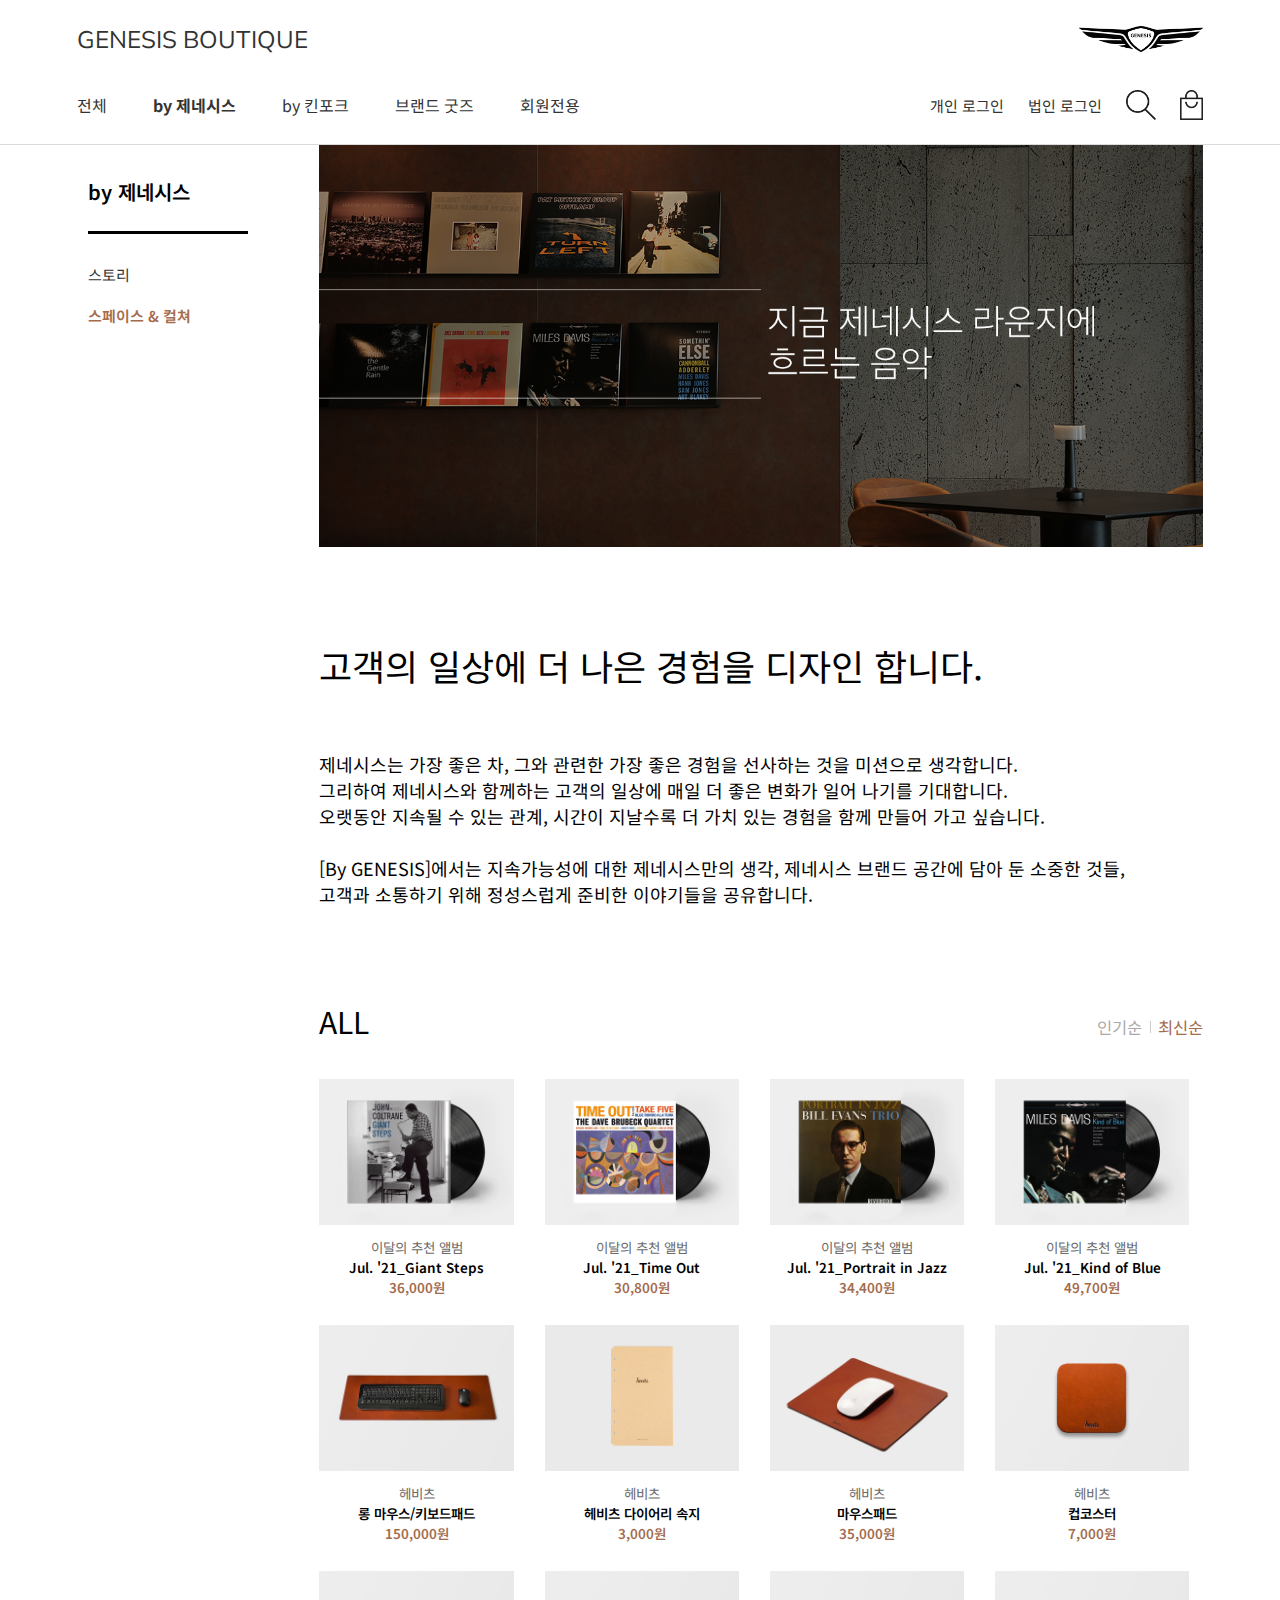
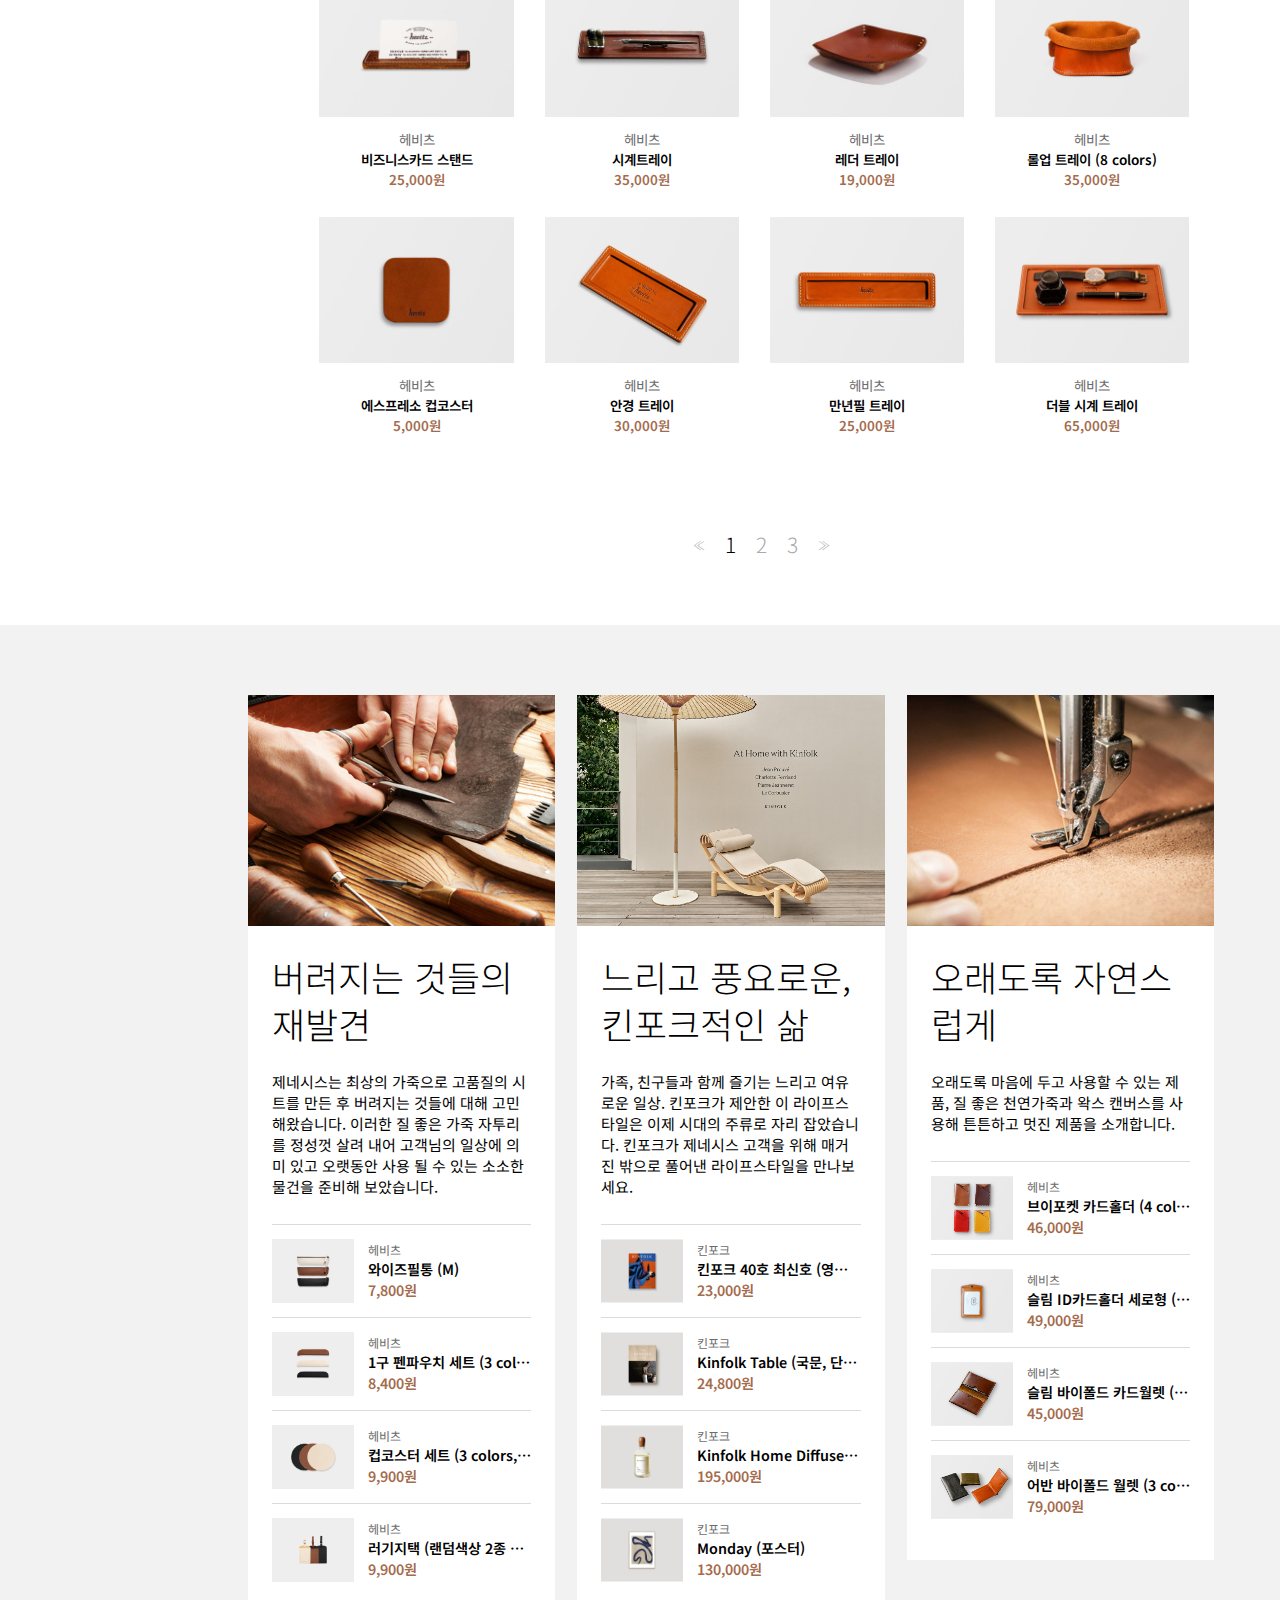
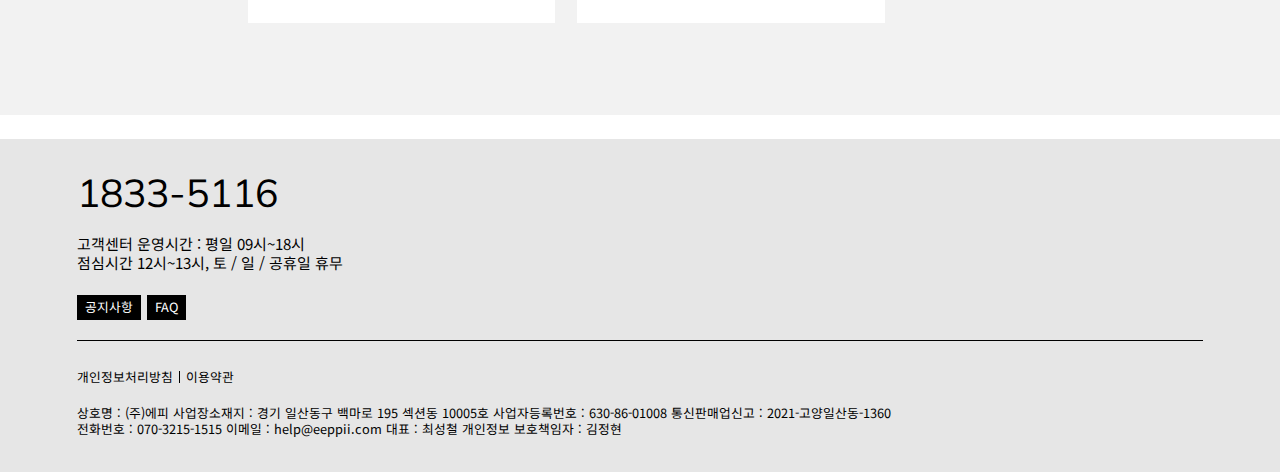
==== genesis/genesis-lounge.html @ 00088c6e "by제네시스 - 스토리 페이지 작업" ====
<!DOCTYPE html>
<html lang="ko">

<head>
	<meta charset="UTF-8">
	<meta http-equiv="X-UA-Compatible" content="IE=edge">
	<meta name="viewport" content="width=device-width, initial-scale=1.0">
	<link rel="stylesheet" href="../css/style.css">
	<title>GENESIS BOUTIQUE</title>
</head>

<body>
	<div class="wrap">
		<header class="header">
			<div class="inner">
				<div class="header__top">
					<h1 class="logo__title">
						<a href="../index.html">GENESIS BOUTIQUE</a>
					</h1>
					<img src="../images/common/bi_240.png" alt="genesis" class="logo__mark">
				</div>
				<div class="header__bottom">
					<nav class="gnb">
						<ul class="lst__gnb">
							<li class="gnb__item">
								<a href="../index.html" class="gnb__link">
									<span>전체</span>
								</a>
							</li>
							<li class="gnb__item on">
								<a href="genesis.html" class="gnb__link">
									<span>by 제네시스</span>
								</a>
							</li>
							<li class="gnb__item">
								<a href="index.html" class="gnb__link">
									<span>by 킨포크</span>
								</a>
							</li>
							<li class="gnb__item">
								<a href="index.html" class="gnb__link">
									<span>브랜드 굿즈</span>
								</a>
							</li>
							<li class="gnb__item">
								<a href="index.html" class="gnb__link">
									<span>회원전용</span>
								</a>
							</li>
						</ul>
					</nav>
					<ul class="lst__util-menu">
						<li class="util-menu__item">
							<a href="#" class="util-menu__link">
								<span>개인 로그인</span>
							</a>
						</li>
						<li class="util-menu__item">
							<a href="#" class="util-menu__link">
								<span>법인 로그인</span>
							</a>
						</li>
						<li class="util-menu__item">
							<a href="#" class="util-menu__link">
								<img src="../images/common/ic_header_search.png" alt="검색" class="icon">
							</a>
						</li>
						<li class="util-menu__item">
							<a href="#" class="util-menu__link">
								<img src="../images/common/ic_header_cart.png" alt="장바구니" class="icon">
							</a>
						</li>
					</ul>
				</div>
			</div>
		</header>
		<div class="container sub-container">
			<div class="inner">
				<div class="container__wrap">
					<section class="lnb">
						<div class="inner">
							<h2 class="lnb__title">by 제네시스</h2>
							<ul class="lst__lnb">
								<li class="lnb__item">
									<a href="genesis-story.html" class="lnb__link">
										<span>스토리</span>
									</a>
								</li>
								<li class="lnb__item on">
									<a href="genesis-lounge.html" class="lnb__link">
										<span>스페이스 & 컬쳐</span>
									</a>
								</li>
							</ul>
						</div>
					</section>
					<section class="section section__sub-contents">
						<div class="sub__top-image">
							<img src="../images/sub/genesis-lounge.jpg" alt="지금 제네시스 라운지에 흐르는 음악">
						</div>
						<div class="sub__desc">
							<strong>고객의 일상에 더 나은 경험을 디자인 합니다.</strong>
							<p>제네시스는 가장 좋은 차, 그와 관련한 가장 좋은 경험을 선사하는 것을 미션으로 생각합니다.<br>
								그리하여 제네시스와 함께하는 고객의 일상에 매일 더 좋은 변화가 일어 나기를 기대합니다.<br>
								오랫동안 지속될 수 있는 관계, 시간이 지날수록 더 가치 있는 경험을 함께 만들어 가고 싶습니다.
								<br><br>
								[By GENESIS]에서는 지속가능성에 대한 제네시스만의 생각, 제네시스 브랜드 공간에 담아 둔 소중한 것들,<br>
								고객과 소통하기 위해 정성스럽게 준비한 이야기들을 공유합니다.
							</p>
						</div>
						<div class="sub__products">
							<div class="sub-products__top">
								<strong>ALL</strong>
								<ul class="group__filter">
									<li class="filter__item">
										<button type="button" class="btn__filter-famous">인기순</button>
									</li>
									<li class="filter__item on">
										<button type="button" class="btn__filter-newest">최신순</button>
									</li>
								</ul>
							</div>
							<ul class="lst__products">
								<li class="product__item">
									<a href="#" class="product__link">
										<div class="product__img">
											<img src="../images/sub/genesis-item-1.jpg" alt="">
										</div>
										<div class="product__info">
											<p class="product__brand">이달의 추천 앨범</p>
											<p class="product__name">Jul. '21_Giant Steps</p>
											<p class="product__price">36,000원</p>
										</div>
									</a>
								</li>
								<li class="product__item">
									<a href="#" class="product__link">
										<div class="product__img">
											<img src="../images/sub/genesis-item-2.jpg" alt="">
										</div>
										<div class="product__info">
											<p class="product__brand">이달의 추천 앨범</p>
											<p class="product__name">Jul. '21_Time Out</p>
											<p class="product__price">30,800원</p>
										</div>
									</a>
								</li>
								<li class="product__item">
									<a href="#" class="product__link">
										<div class="product__img">
											<img src="../images/sub/genesis-item-3.jpg" alt="">
										</div>
										<div class="product__info">
											<p class="product__brand">이달의 추천 앨범</p>
											<p class="product__name">Jul. '21_Portrait in Jazz</p>
											<p class="product__price">34,400원</p>
										</div>
									</a>
								</li>
								<li class="product__item">
									<a href="#" class="product__link">
										<div class="product__img">
											<img src="../images/sub/genesis-item-4.jpg" alt="">
										</div>
										<div class="product__info">
											<p class="product__brand">이달의 추천 앨범</p>
											<p class="product__name">Jul. '21_Kind of Blue</p>
											<p class="product__price">49,700원</p>
										</div>
									</a>
								</li>
								<li class="product__item">
									<a href="#" class="product__link">
										<div class="product__img">
											<img src="../images/sub/genesis-item-5.jpg" alt="">
										</div>
										<div class="product__info">
											<p class="product__brand">헤비츠</p>
											<p class="product__name">롱 마우스/키보드패드</p>
											<p class="product__price">150,000원</p>
										</div>
									</a>
								</li>
								<li class="product__item">
									<a href="#" class="product__link">
										<div class="product__img">
											<img src="../images/sub/genesis-item-6.jpg" alt="">
										</div>
										<div class="product__info">
											<p class="product__brand">헤비츠</p>
											<p class="product__name">헤비츠 다이어리 속지</p>
											<p class="product__price">3,000원</p>
										</div>
									</a>
								</li>
								<li class="product__item">
									<a href="#" class="product__link">
										<div class="product__img">
											<img src="../images/sub/genesis-item-7.jpg" alt="">
										</div>
										<div class="product__info">
											<p class="product__brand">헤비츠</p>
											<p class="product__name">마우스패드</p>
											<p class="product__price">35,000원</p>
										</div>
									</a>
								</li>
								<li class="product__item">
									<a href="#" class="product__link">
										<div class="product__img">
											<img src="../images/sub/genesis-item-8.jpg" alt="">
										</div>
										<div class="product__info">
											<p class="product__brand">헤비츠</p>
											<p class="product__name">컵코스터</p>
											<p class="product__price">7,000원</p>
										</div>
									</a>
								</li>
								<li class="product__item">
									<a href="#" class="product__link">
										<div class="product__img">
											<img src="../images/sub/genesis-item-9.jpg" alt="">
										</div>
										<div class="product__info">
											<p class="product__brand">헤비츠</p>
											<p class="product__name">비즈니스카드 스탠드</p>
											<p class="product__price">25,000원</p>
										</div>
									</a>
								</li>
								<li class="product__item">
									<a href="#" class="product__link">
										<div class="product__img">
											<img src="../images/sub/genesis-item-10.jpg" alt="">
										</div>
										<div class="product__info">
											<p class="product__brand">헤비츠</p>
											<p class="product__name">시계트레이</p>
											<p class="product__price">35,000원</p>
										</div>
									</a>
								</li>
								<li class="product__item">
									<a href="#" class="product__link">
										<div class="product__img">
											<img src="../images/sub/genesis-item-11.jpg" alt="">
										</div>
										<div class="product__info">
											<p class="product__brand">헤비츠</p>
											<p class="product__name">레더 트레이</p>
											<p class="product__price">19,000원</p>
										</div>
									</a>
								</li>
								<li class="product__item">
									<a href="#" class="product__link">
										<div class="product__img">
											<img src="../images/sub/genesis-item-12.jpg" alt="">
										</div>
										<div class="product__info">
											<p class="product__brand">헤비츠</p>
											<p class="product__name">롤업 트레이 (8 colors)</p>
											<p class="product__price">35,000원</p>
										</div>
									</a>
								</li>
								<li class="product__item">
									<a href="#" class="product__link">
										<div class="product__img">
											<img src="../images/sub/genesis-item-13.jpg" alt="">
										</div>
										<div class="product__info">
											<p class="product__brand">헤비츠</p>
											<p class="product__name">에스프레소 컵코스터</p>
											<p class="product__price">5,000원</p>
										</div>
									</a>
								</li>
								<li class="product__item">
									<a href="#" class="product__link">
										<div class="product__img">
											<img src="../images/sub/genesis-item-14.jpg" alt="">
										</div>
										<div class="product__info">
											<p class="product__brand">헤비츠</p>
											<p class="product__name">안경 트레이</p>
											<p class="product__price">30,000원</p>
										</div>
									</a>
								</li>
								<li class="product__item">
									<a href="#" class="product__link">
										<div class="product__img">
											<img src="../images/sub/genesis-item-15.jpg" alt="">
										</div>
										<div class="product__info">
											<p class="product__brand">헤비츠</p>
											<p class="product__name">만년필 트레이</p>
											<p class="product__price">25,000원</p>
										</div>
									</a>
								</li>
								<li class="product__item">
									<a href="#" class="product__link">
										<div class="product__img">
											<img src="../images/sub/genesis-item-16.jpg" alt="">
										</div>
										<div class="product__info">
											<p class="product__brand">헤비츠</p>
											<p class="product__name">더블 시계 트레이</p>
											<p class="product__price">65,000원</p>
										</div>
									</a>
								</li>
							</ul>
							<div class="pagination">
								<button type="button" class="btn__page-first">≪</button>
								<button type="button" class="btn__page-num active">1</button>
								<button type="button" class="btn__page-num">2</button>
								<button type="button" class="btn__page-num">3</button>
								<button type="button" class="btn__page-last">≫</button>
							</div>
						</div>
					</section>
				</div>
			</div>
			<section class="section section__cards">
				<div class="inner">
					<div class="lst__cards">
						<article class="cards__item">
							<a href="#" class="card__link">
								<img src="../images/main/card_1.jpg" alt="" class="card__img">
								<div class="card__contents">
									<h3 class="card__title">
										버려지는 것들의 재발견
									</h3>
									<p class="card__txt">제네시스는 최상의 가죽으로 고품질의 시트를 만든 후 버려지는 것들에 대해 고민해왔습니다. 이러한 질 좋은 가죽 자투리를 정성껏 살려 내어
										고객님의 일상에 의미 있고 오랫동안 사용 될 수 있는 소소한 물건을 준비해 보았습니다.</p>
								</div>
							</a>
							<ul class="lst__card-products">
								<li class="card-products__item">
									<a href="#" class="card-products__link">
										<div class="card-product__img">
											<img src="../images/main/list_1-1.jpg" alt="">
										</div>
										<div class="card-product__info">
											<p class="card-product__brand">헤비츠</p>
											<p class="card-product__name">와이즈필통 (M)</p>
											<p class="card-product__price">7,800원</p>
										</div>
									</a>
								</li>
								<li class="card-products__item">
									<a href="#" class="card-products__link">
										<div class="card-product__img">
											<img src="../images/main/list_1-2.jpg" alt="">
										</div>
										<div class="card-product__info">
											<p class="card-product__brand">헤비츠</p>
											<p class="card-product__name">1구 펜파우치 세트 (3 colors, 1set)</p>
											<p class="card-product__price">8,400원</p>
										</div>
									</a>
								</li>
								<li class="card-products__item">
									<a href="#" class="card-products__link">
										<div class="card-product__img">
											<img src="../images/main/list_1-3.jpg" alt="">
										</div>
										<div class="card-product__info">
											<p class="card-product__brand">헤비츠</p>
											<p class="card-product__name">컵코스터 세트 (3 colors, 1set)</p>
											<p class="card-product__price">9,900원</p>
										</div>
									</a>
								</li>
								<li class="card-products__item">
									<a href="#" class="card-products__link">
										<div class="card-product__img">
											<img src="../images/main/list_1-4.jpg" alt="">
										</div>
										<div class="card-product__info">
											<p class="card-product__brand">헤비츠</p>
											<p class="card-product__name">러기지택 (랜덤색상 2종 1set)</p>
											<p class="card-product__price">9,900원</p>
										</div>
									</a>
								</li>
							</ul>
						</article>
						<article class="cards__item">
							<a href="#" class="card__link">
								<img src="../images/main/card_2.jpg" alt="" class="card__img">
								<div class="card__contents">
									<h3 class="card__title">
										느리고 풍요로운, 킨포크적인 삶
									</h3>
									<p class="card__txt">가족, 친구들과 함께 즐기는 느리고 여유로운 일상. 킨포크가 제안한 이 라이프스타일은 이제 시대의 주류로 자리 잡았습니다. 킨포크가 제네시스
										고객을 위해 매거진 밖으로 풀어낸 라이프스타일을 만나보세요.</p>
								</div>
							</a>
							<ul class="lst__card-products">
								<li class="card-products__item">
									<a href="#" class="card-products__link">
										<div class="card-product__img">
											<img src="../images/main/list_2-1.png" alt="">
										</div>
										<div class="card-product__info">
											<p class="card-product__brand">킨포크</p>
											<p class="card-product__name">킨포크 40호 최신호 (영문, 매거진)</p>
											<p class="card-product__price">23,000원</p>
										</div>
									</a>
								</li>
								<li class="card-products__item">
									<a href="#" class="card-products__link">
										<div class="card-product__img">
											<img src="../images/main/list_2-2.png" alt="">
										</div>
										<div class="card-product__info">
											<p class="card-product__brand">킨포크</p>
											<p class="card-product__name">Kinfolk Table (국문, 단행본)</p>
											<p class="card-product__price">24,800원</p>
										</div>
									</a>
								</li>
								<li class="card-products__item">
									<a href="#" class="card-products__link">
										<div class="card-product__img">
											<img src="../images/main/list_2-3.png" alt="">
										</div>
										<div class="card-product__info">
											<p class="card-product__brand">킨포크</p>
											<p class="card-product__name">Kinfolk Home Diffuser (디퓨저, Lindre)</p>
											<p class="card-product__price">195,000원</p>
										</div>
									</a>
								</li>
								<li class="card-products__item">
									<a href="#" class="card-products__link">
										<div class="card-product__img">
											<img src="../images/main/list_2-4.png" alt="">
										</div>
										<div class="card-product__info">
											<p class="card-product__brand">킨포크</p>
											<p class="card-product__name">Monday (포스터)</p>
											<p class="card-product__price">130,000원</p>
										</div>
									</a>
								</li>
							</ul>
						</article>
						<article class="cards__item">
							<a href="#" class="card__link">
								<img src="../images/main/card_3.jpg" alt="" class="card__img">
								<div class="card__contents">
									<h3 class="card__title">
										오래도록 자연스럽게
									</h3>
									<p class="card__txt">오래도록 마음에 두고 사용할 수 있는 제품, 질 좋은 천연가죽과 왁스 캔버스를 사용해 튼튼하고 멋진 제품을 소개합니다.</p>
								</div>
							</a>
							<ul class="lst__card-products">
								<li class="card-products__item">
									<a href="#" class="card-products__link">
										<div class="card-product__img">
											<img src="../images/main/list_3-1.jpg" alt="">
										</div>
										<div class="card-product__info">
											<p class="card-product__brand">헤비츠</p>
											<p class="card-product__name">브이포켓 카드홀더 (4 colors)</p>
											<p class="card-product__price">46,000원</p>
										</div>
									</a>
								</li>
								<li class="card-products__item">
									<a href="#" class="card-products__link">
										<div class="card-product__img">
											<img src="../images/main/list_3-2.jpg" alt="">
										</div>
										<div class="card-product__info">
											<p class="card-product__brand">헤비츠</p>
											<p class="card-product__name">슬림 ID카드홀더 세로형 (4 colors)</p>
											<p class="card-product__price">49,000원</p>
										</div>
									</a>
								</li>
								<li class="card-products__item">
									<a href="#" class="card-products__link">
										<div class="card-product__img">
											<img src="../images/main/list_3-3.jpg" alt="">
										</div>
										<div class="card-product__info">
											<p class="card-product__brand">헤비츠</p>
											<p class="card-product__name">슬림 바이폴드 카드월렛 (4 colors)</p>
											<p class="card-product__price">45,000원</p>
										</div>
									</a>
								</li>
								<li class="card-products__item">
									<a href="#" class="card-products__link">
										<div class="card-product__img">
											<img src="../images/main/list_3-4.jpg" alt="">
										</div>
										<div class="card-product__info">
											<p class="card-product__brand">헤비츠</p>
											<p class="card-product__name">어반 바이폴드 월렛 (3 colors)</p>
											<p class="card-product__price">79,000원</p>
										</div>
									</a>
								</li>
							</ul>
						</article>
					</div>
				</div>
			</section>
		</div>
		<footer class="footer">
			<div class="inner">
				<div class="business-info">
					<strong class="business__call">1833-5116</strong>
					<p>고객센터 운영시간 : 평일 09시~18시<br>점심시간 12시~13시, 토 / 일 / 공휴일 휴무</p>
					<ul class="lst__board">
						<li class="board__item">
							<a href="#" class="board__link">
								<span>공지사항</span>
							</a>
						</li>
						<li class="board__item">
							<a href="#" class="board__link">
								<span>FAQ</span>
							</a>
						</li>
					</ul>
				</div>
				<div class="terms">
					<ul class="lst__terms">
						<li class="terms__item">
							<a href="#" class="terms__link">
								<span>개인정보처리방침</span>
							</a>
						</li>
						<li class="terms__item">
							<a href="#" class="terms__link">
								<span>이용약관</span>
							</a>
						</li>
					</ul>
					<address>
						상호명 : (주)에피 사업장소재지 : 경기 일산동구 백마로 195 섹션동 10005호 사업자등록번호 : 630-86-01008 통신판매업신고 : 2021-고양일산동-1360
						<br>
						전화번호 : 070-3215-1515 이메일 : help@eeppii.com 대표 : 최성철 개인정보 보호책임자 : 김정현
					</address>
				</div>
			</div>
		</footer>
	</div>
</body>

</html>
---- css/style.css ----
@charset "UTF-8";
@import "./reset.css";
@import "./common.css";
@import "./main.css";
@import "./sub.css";
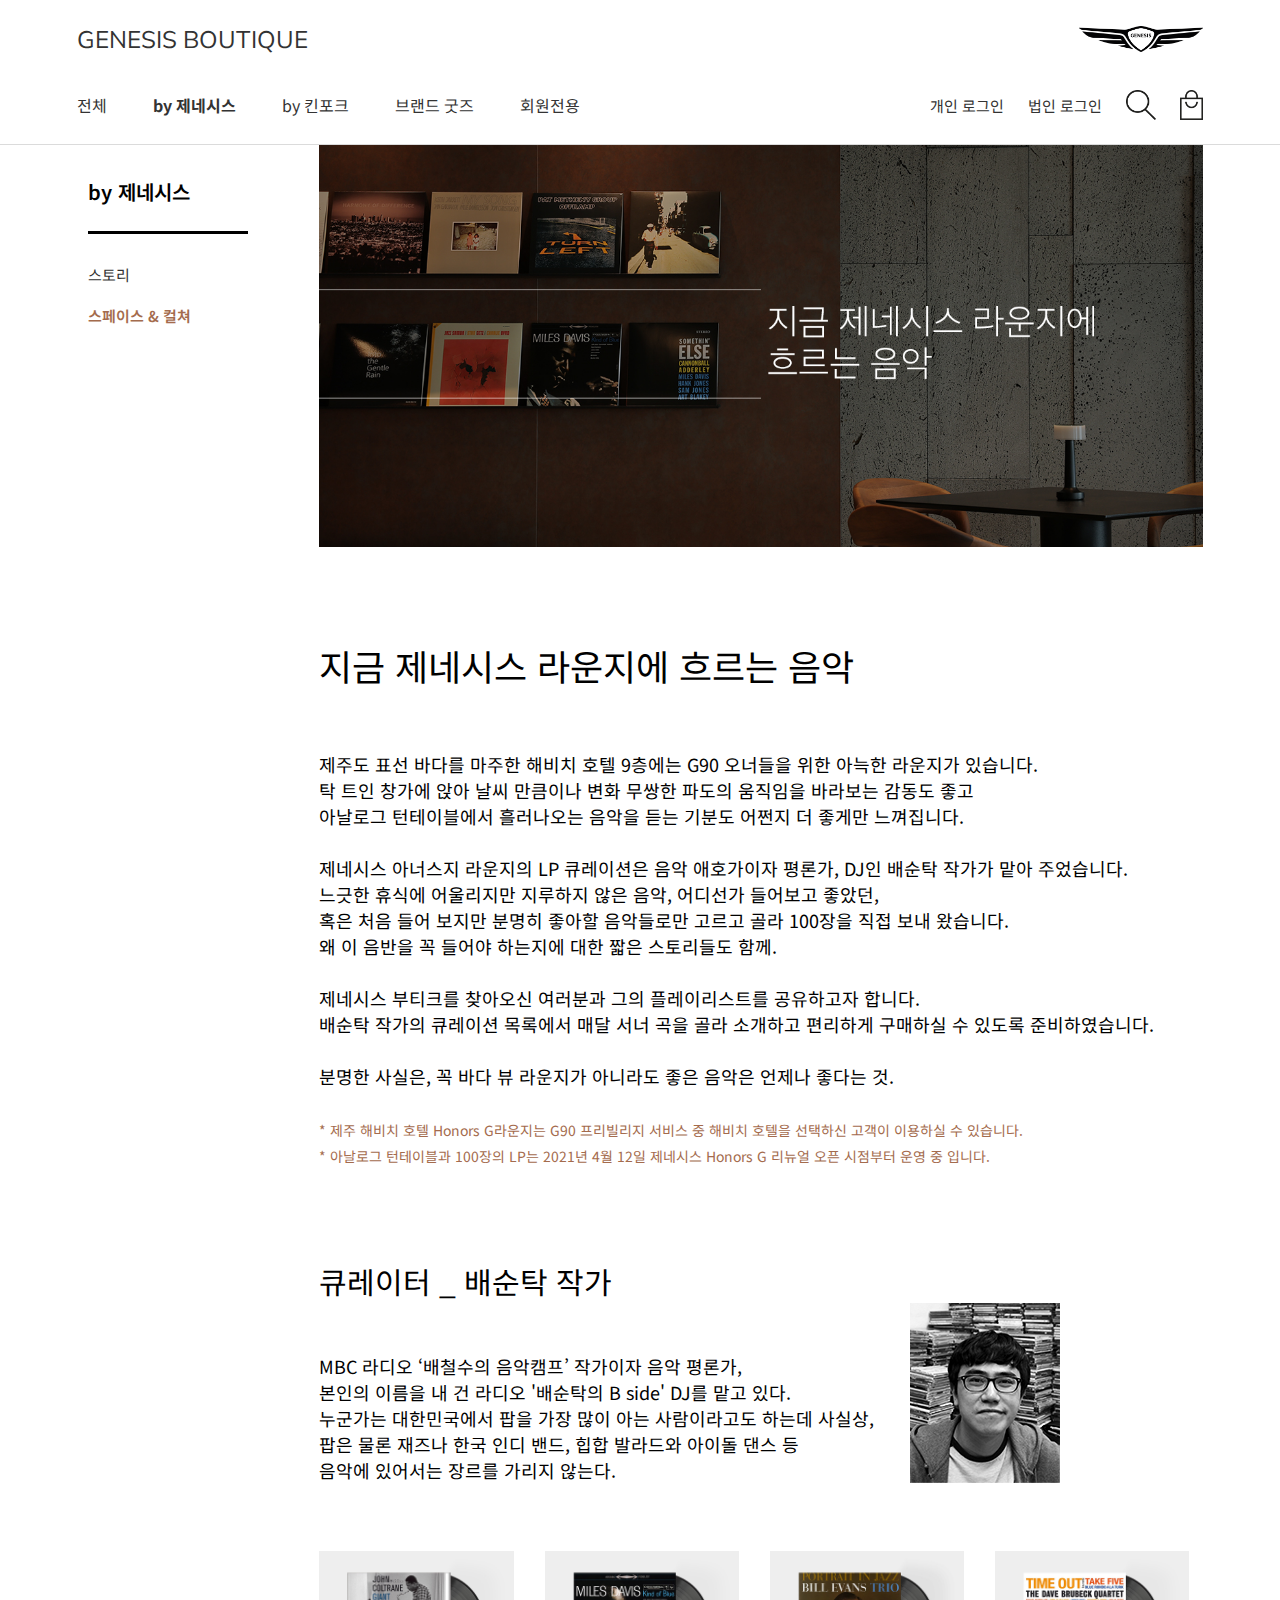
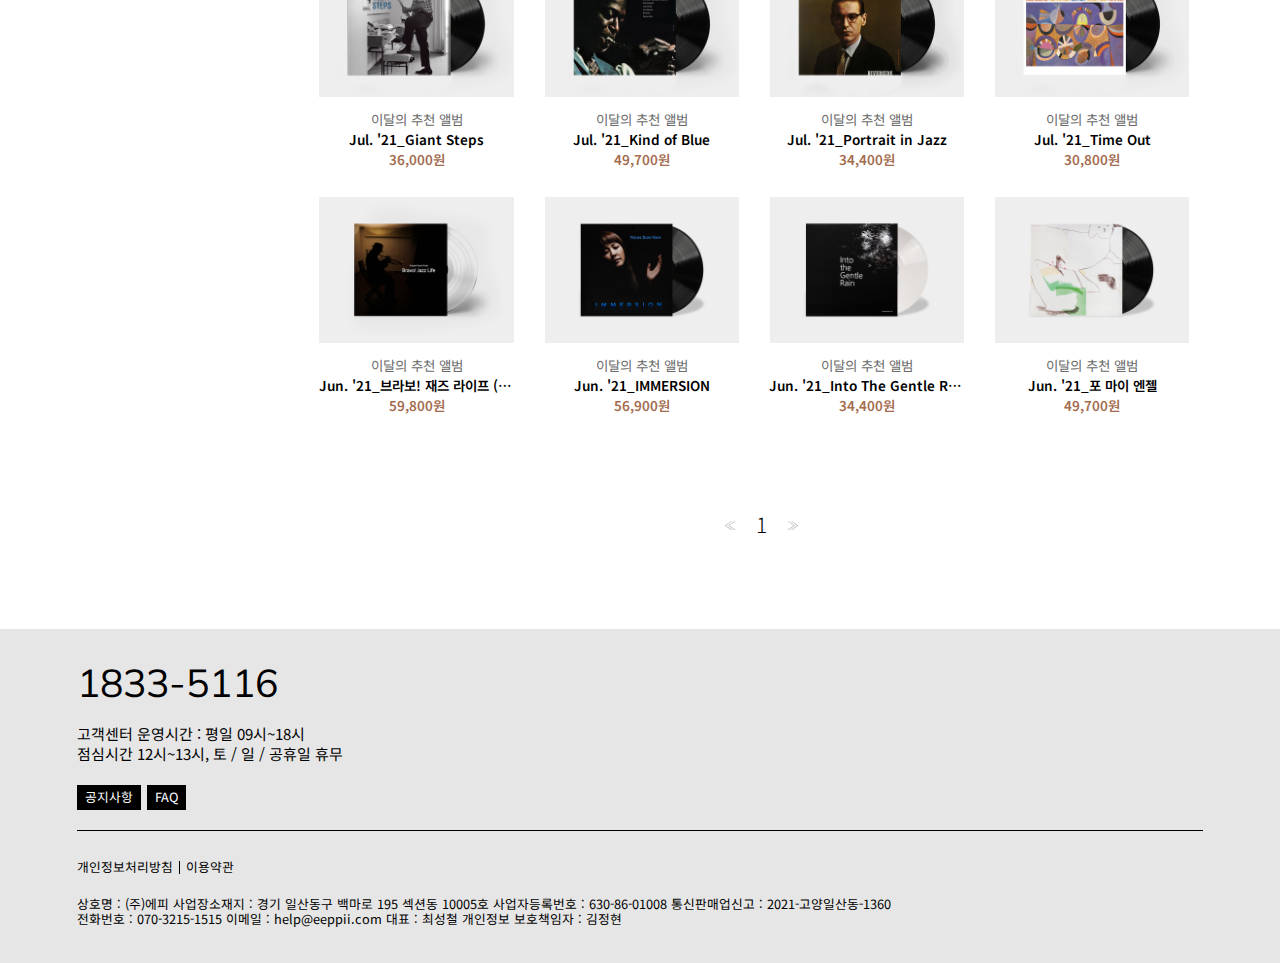
==== commit 0f987c9c: "by제네시스 - 스페이스&컬쳐 페이지 작업" ====
--- a/genesis/genesis-lounge.html
+++ b/genesis/genesis-lounge.html
@@ -99,26 +99,43 @@
 							<img src="../images/sub/genesis-lounge.jpg" alt="지금 제네시스 라운지에 흐르는 음악">
 						</div>
 						<div class="sub__desc">
-							<strong>고객의 일상에 더 나은 경험을 디자인 합니다.</strong>
-							<p>제네시스는 가장 좋은 차, 그와 관련한 가장 좋은 경험을 선사하는 것을 미션으로 생각합니다.<br>
-								그리하여 제네시스와 함께하는 고객의 일상에 매일 더 좋은 변화가 일어 나기를 기대합니다.<br>
-								오랫동안 지속될 수 있는 관계, 시간이 지날수록 더 가치 있는 경험을 함께 만들어 가고 싶습니다.
-								<br><br>
-								[By GENESIS]에서는 지속가능성에 대한 제네시스만의 생각, 제네시스 브랜드 공간에 담아 둔 소중한 것들,<br>
-								고객과 소통하기 위해 정성스럽게 준비한 이야기들을 공유합니다.
+							<strong>지금 제네시스 라운지에 흐르는 음악</strong>
+							<p>제주도 표선 바다를 마주한 해비치 호텔 9층에는 G90 오너들을 위한 아늑한 라운지가 있습니다.<br>
+								탁 트인 창가에 앉아 날씨 만큼이나 변화 무쌍한 파도의 움직임을 바라보는 감동도 좋고<br>
+								아날로그 턴테이블에서 흘러나오는 음악을 듣는 기분도 어쩐지 더 좋게만 느껴집니다.
+								<br><br>
+								제네시스 아너스지 라운지의 LP 큐레이션은 음악 애호가이자 평론가, DJ인 배순탁 작가가 맡아 주었습니다.<br>
+								느긋한 휴식에 어울리지만 지루하지 않은 음악, 어디선가 들어보고 좋았던,<br>
+								혹은 처음 들어 보지만 분명히 좋아할
+								음악들로만 고르고 골라 100장을 직접 보내 왔습니다.<br>
+								왜 이 음반을 꼭 들어야 하는지에 대한 짧은 스토리들도 함께.
+								<br><br>
+								제네시스 부티크를 찾아오신 여러분과 그의 플레이리스트를 공유하고자 합니다.<br>
+								배순탁 작가의 큐레이션 목록에서 매달 서너 곡을 골라 소개하고 편리하게 구매하실 수 있도록 준비하였습니다.
+								<br><br>
+								분명한 사실은, 꼭 바다 뷰 라운지가 아니라도 좋은 음악은 언제나 좋다는 것.
+								<br><br>
+								<span class="small-orange">
+									* 제주 해비치 호텔 Honors G라운지는 G90 프리빌리지 서비스 중 해비치 호텔을 선택하신 고객이 이용하실 수 있습니다.<br>
+									* 아날로그 턴테이블과 100장의 LP는 2021년 4월 12일 제네시스 Honors G 리뉴얼 오픈 시점부터 운영 중 입니다.
+								</span>
 							</p>
 						</div>
 						<div class="sub__products">
 							<div class="sub-products__top">
-								<strong>ALL</strong>
-								<ul class="group__filter">
-									<li class="filter__item">
-										<button type="button" class="btn__filter-famous">인기순</button>
-									</li>
-									<li class="filter__item on">
-										<button type="button" class="btn__filter-newest">최신순</button>
-									</li>
-								</ul>
+								<div>
+									<strong>큐레이터 _ 배순탁 작가</strong>
+									<div class="flex">
+										<p>
+											MBC 라디오 ‘배철수의 음악캠프’ 작가이자 음악 평론가,<br>
+											본인의 이름을 내 건 라디오 '배순탁의 B side' DJ를 맡고 있다.<br>
+											누군가는 대한민국에서 팝을 가장 많이 아는 사람이라고도 하는데 사실상,<br>
+											팝은 물론 재즈나 한국 인디 밴드, 힙합 발라드와 아이돌 댄스 등<br>
+											음악에 있어서는 장르를 가리지 않는다.
+										</p>
+										<img src="../images/sub/baesoontak.png" alt="">
+									</div>
+								</div>
 							</div>
 							<ul class="lst__products">
 								<li class="product__item">
@@ -136,6 +153,30 @@
 								<li class="product__item">
 									<a href="#" class="product__link">
 										<div class="product__img">
+											<img src="../images/sub/genesis-item-4.jpg" alt="">
+										</div>
+										<div class="product__info">
+											<p class="product__brand">이달의 추천 앨범</p>
+											<p class="product__name">Jul. '21_Kind of Blue</p>
+											<p class="product__price">49,700원</p>
+										</div>
+									</a>
+								</li>
+								<li class="product__item">
+									<a href="#" class="product__link">
+										<div class="product__img">
+											<img src="../images/sub/genesis-item-3.jpg" alt="">
+										</div>
+										<div class="product__info">
+											<p class="product__brand">이달의 추천 앨범</p>
+											<p class="product__name">Jul. '21_Portrait in Jazz</p>
+											<p class="product__price">34,400원</p>
+										</div>
+									</a>
+								</li>
+								<li class="product__item">
+									<a href="#" class="product__link">
+										<div class="product__img">
 											<img src="../images/sub/genesis-item-2.jpg" alt="">
 										</div>
 										<div class="product__info">
@@ -148,11 +189,35 @@
 								<li class="product__item">
 									<a href="#" class="product__link">
 										<div class="product__img">
-											<img src="../images/sub/genesis-item-3.jpg" alt="">
-										</div>
-										<div class="product__info">
-											<p class="product__brand">이달의 추천 앨범</p>
-											<p class="product__name">Jul. '21_Portrait in Jazz</p>
+											<img src="../images/sub/genesis-item-25.jpg" alt="">
+										</div>
+										<div class="product__info">
+											<p class="product__brand">이달의 추천 앨범</p>
+											<p class="product__name">Jun. '21_브라보! 재즈 라이프 (OST)</p>
+											<p class="product__price">59,800원</p>
+										</div>
+									</a>
+								</li>
+								<li class="product__item">
+									<a href="#" class="product__link">
+										<div class="product__img">
+											<img src="../images/sub/genesis-item-26.jpg" alt="">
+										</div>
+										<div class="product__info">
+											<p class="product__brand">이달의 추천 앨범</p>
+											<p class="product__name">Jun. '21_IMMERSION</p>
+											<p class="product__price">56,900원</p>
+										</div>
+									</a>
+								</li>
+								<li class="product__item">
+									<a href="#" class="product__link">
+										<div class="product__img">
+											<img src="../images/sub/genesis-item-27.jpg" alt="">
+										</div>
+										<div class="product__info">
+											<p class="product__brand">이달의 추천 앨범</p>
+											<p class="product__name">Jun. '21_Into The Gentle Rain</p>
 											<p class="product__price">34,400원</p>
 										</div>
 									</a>
@@ -160,156 +225,12 @@
 								<li class="product__item">
 									<a href="#" class="product__link">
 										<div class="product__img">
-											<img src="../images/sub/genesis-item-4.jpg" alt="">
-										</div>
-										<div class="product__info">
-											<p class="product__brand">이달의 추천 앨범</p>
-											<p class="product__name">Jul. '21_Kind of Blue</p>
+											<img src="../images/sub/genesis-item-28.jpg" alt="">
+										</div>
+										<div class="product__info">
+											<p class="product__brand">이달의 추천 앨범</p>
+											<p class="product__name">Jun. '21_포 마이 엔젤</p>
 											<p class="product__price">49,700원</p>
-										</div>
-									</a>
-								</li>
-								<li class="product__item">
-									<a href="#" class="product__link">
-										<div class="product__img">
-											<img src="../images/sub/genesis-item-5.jpg" alt="">
-										</div>
-										<div class="product__info">
-											<p class="product__brand">헤비츠</p>
-											<p class="product__name">롱 마우스/키보드패드</p>
-											<p class="product__price">150,000원</p>
-										</div>
-									</a>
-								</li>
-								<li class="product__item">
-									<a href="#" class="product__link">
-										<div class="product__img">
-											<img src="../images/sub/genesis-item-6.jpg" alt="">
-										</div>
-										<div class="product__info">
-											<p class="product__brand">헤비츠</p>
-											<p class="product__name">헤비츠 다이어리 속지</p>
-											<p class="product__price">3,000원</p>
-										</div>
-									</a>
-								</li>
-								<li class="product__item">
-									<a href="#" class="product__link">
-										<div class="product__img">
-											<img src="../images/sub/genesis-item-7.jpg" alt="">
-										</div>
-										<div class="product__info">
-											<p class="product__brand">헤비츠</p>
-											<p class="product__name">마우스패드</p>
-											<p class="product__price">35,000원</p>
-										</div>
-									</a>
-								</li>
-								<li class="product__item">
-									<a href="#" class="product__link">
-										<div class="product__img">
-											<img src="../images/sub/genesis-item-8.jpg" alt="">
-										</div>
-										<div class="product__info">
-											<p class="product__brand">헤비츠</p>
-											<p class="product__name">컵코스터</p>
-											<p class="product__price">7,000원</p>
-										</div>
-									</a>
-								</li>
-								<li class="product__item">
-									<a href="#" class="product__link">
-										<div class="product__img">
-											<img src="../images/sub/genesis-item-9.jpg" alt="">
-										</div>
-										<div class="product__info">
-											<p class="product__brand">헤비츠</p>
-											<p class="product__name">비즈니스카드 스탠드</p>
-											<p class="product__price">25,000원</p>
-										</div>
-									</a>
-								</li>
-								<li class="product__item">
-									<a href="#" class="product__link">
-										<div class="product__img">
-											<img src="../images/sub/genesis-item-10.jpg" alt="">
-										</div>
-										<div class="product__info">
-											<p class="product__brand">헤비츠</p>
-											<p class="product__name">시계트레이</p>
-											<p class="product__price">35,000원</p>
-										</div>
-									</a>
-								</li>
-								<li class="product__item">
-									<a href="#" class="product__link">
-										<div class="product__img">
-											<img src="../images/sub/genesis-item-11.jpg" alt="">
-										</div>
-										<div class="product__info">
-											<p class="product__brand">헤비츠</p>
-											<p class="product__name">레더 트레이</p>
-											<p class="product__price">19,000원</p>
-										</div>
-									</a>
-								</li>
-								<li class="product__item">
-									<a href="#" class="product__link">
-										<div class="product__img">
-											<img src="../images/sub/genesis-item-12.jpg" alt="">
-										</div>
-										<div class="product__info">
-											<p class="product__brand">헤비츠</p>
-											<p class="product__name">롤업 트레이 (8 colors)</p>
-											<p class="product__price">35,000원</p>
-										</div>
-									</a>
-								</li>
-								<li class="product__item">
-									<a href="#" class="product__link">
-										<div class="product__img">
-											<img src="../images/sub/genesis-item-13.jpg" alt="">
-										</div>
-										<div class="product__info">
-											<p class="product__brand">헤비츠</p>
-											<p class="product__name">에스프레소 컵코스터</p>
-											<p class="product__price">5,000원</p>
-										</div>
-									</a>
-								</li>
-								<li class="product__item">
-									<a href="#" class="product__link">
-										<div class="product__img">
-											<img src="../images/sub/genesis-item-14.jpg" alt="">
-										</div>
-										<div class="product__info">
-											<p class="product__brand">헤비츠</p>
-											<p class="product__name">안경 트레이</p>
-											<p class="product__price">30,000원</p>
-										</div>
-									</a>
-								</li>
-								<li class="product__item">
-									<a href="#" class="product__link">
-										<div class="product__img">
-											<img src="../images/sub/genesis-item-15.jpg" alt="">
-										</div>
-										<div class="product__info">
-											<p class="product__brand">헤비츠</p>
-											<p class="product__name">만년필 트레이</p>
-											<p class="product__price">25,000원</p>
-										</div>
-									</a>
-								</li>
-								<li class="product__item">
-									<a href="#" class="product__link">
-										<div class="product__img">
-											<img src="../images/sub/genesis-item-16.jpg" alt="">
-										</div>
-										<div class="product__info">
-											<p class="product__brand">헤비츠</p>
-											<p class="product__name">더블 시계 트레이</p>
-											<p class="product__price">65,000원</p>
 										</div>
 									</a>
 								</li>
@@ -317,205 +238,12 @@
 							<div class="pagination">
 								<button type="button" class="btn__page-first">≪</button>
 								<button type="button" class="btn__page-num active">1</button>
-								<button type="button" class="btn__page-num">2</button>
-								<button type="button" class="btn__page-num">3</button>
 								<button type="button" class="btn__page-last">≫</button>
 							</div>
 						</div>
 					</section>
 				</div>
 			</div>
-			<section class="section section__cards">
-				<div class="inner">
-					<div class="lst__cards">
-						<article class="cards__item">
-							<a href="#" class="card__link">
-								<img src="../images/main/card_1.jpg" alt="" class="card__img">
-								<div class="card__contents">
-									<h3 class="card__title">
-										버려지는 것들의 재발견
-									</h3>
-									<p class="card__txt">제네시스는 최상의 가죽으로 고품질의 시트를 만든 후 버려지는 것들에 대해 고민해왔습니다. 이러한 질 좋은 가죽 자투리를 정성껏 살려 내어
-										고객님의 일상에 의미 있고 오랫동안 사용 될 수 있는 소소한 물건을 준비해 보았습니다.</p>
-								</div>
-							</a>
-							<ul class="lst__card-products">
-								<li class="card-products__item">
-									<a href="#" class="card-products__link">
-										<div class="card-product__img">
-											<img src="../images/main/list_1-1.jpg" alt="">
-										</div>
-										<div class="card-product__info">
-											<p class="card-product__brand">헤비츠</p>
-											<p class="card-product__name">와이즈필통 (M)</p>
-											<p class="card-product__price">7,800원</p>
-										</div>
-									</a>
-								</li>
-								<li class="card-products__item">
-									<a href="#" class="card-products__link">
-										<div class="card-product__img">
-											<img src="../images/main/list_1-2.jpg" alt="">
-										</div>
-										<div class="card-product__info">
-											<p class="card-product__brand">헤비츠</p>
-											<p class="card-product__name">1구 펜파우치 세트 (3 colors, 1set)</p>
-											<p class="card-product__price">8,400원</p>
-										</div>
-									</a>
-								</li>
-								<li class="card-products__item">
-									<a href="#" class="card-products__link">
-										<div class="card-product__img">
-											<img src="../images/main/list_1-3.jpg" alt="">
-										</div>
-										<div class="card-product__info">
-											<p class="card-product__brand">헤비츠</p>
-											<p class="card-product__name">컵코스터 세트 (3 colors, 1set)</p>
-											<p class="card-product__price">9,900원</p>
-										</div>
-									</a>
-								</li>
-								<li class="card-products__item">
-									<a href="#" class="card-products__link">
-										<div class="card-product__img">
-											<img src="../images/main/list_1-4.jpg" alt="">
-										</div>
-										<div class="card-product__info">
-											<p class="card-product__brand">헤비츠</p>
-											<p class="card-product__name">러기지택 (랜덤색상 2종 1set)</p>
-											<p class="card-product__price">9,900원</p>
-										</div>
-									</a>
-								</li>
-							</ul>
-						</article>
-						<article class="cards__item">
-							<a href="#" class="card__link">
-								<img src="../images/main/card_2.jpg" alt="" class="card__img">
-								<div class="card__contents">
-									<h3 class="card__title">
-										느리고 풍요로운, 킨포크적인 삶
-									</h3>
-									<p class="card__txt">가족, 친구들과 함께 즐기는 느리고 여유로운 일상. 킨포크가 제안한 이 라이프스타일은 이제 시대의 주류로 자리 잡았습니다. 킨포크가 제네시스
-										고객을 위해 매거진 밖으로 풀어낸 라이프스타일을 만나보세요.</p>
-								</div>
-							</a>
-							<ul class="lst__card-products">
-								<li class="card-products__item">
-									<a href="#" class="card-products__link">
-										<div class="card-product__img">
-											<img src="../images/main/list_2-1.png" alt="">
-										</div>
-										<div class="card-product__info">
-											<p class="card-product__brand">킨포크</p>
-											<p class="card-product__name">킨포크 40호 최신호 (영문, 매거진)</p>
-											<p class="card-product__price">23,000원</p>
-										</div>
-									</a>
-								</li>
-								<li class="card-products__item">
-									<a href="#" class="card-products__link">
-										<div class="card-product__img">
-											<img src="../images/main/list_2-2.png" alt="">
-										</div>
-										<div class="card-product__info">
-											<p class="card-product__brand">킨포크</p>
-											<p class="card-product__name">Kinfolk Table (국문, 단행본)</p>
-											<p class="card-product__price">24,800원</p>
-										</div>
-									</a>
-								</li>
-								<li class="card-products__item">
-									<a href="#" class="card-products__link">
-										<div class="card-product__img">
-											<img src="../images/main/list_2-3.png" alt="">
-										</div>
-										<div class="card-product__info">
-											<p class="card-product__brand">킨포크</p>
-											<p class="card-product__name">Kinfolk Home Diffuser (디퓨저, Lindre)</p>
-											<p class="card-product__price">195,000원</p>
-										</div>
-									</a>
-								</li>
-								<li class="card-products__item">
-									<a href="#" class="card-products__link">
-										<div class="card-product__img">
-											<img src="../images/main/list_2-4.png" alt="">
-										</div>
-										<div class="card-product__info">
-											<p class="card-product__brand">킨포크</p>
-											<p class="card-product__name">Monday (포스터)</p>
-											<p class="card-product__price">130,000원</p>
-										</div>
-									</a>
-								</li>
-							</ul>
-						</article>
-						<article class="cards__item">
-							<a href="#" class="card__link">
-								<img src="../images/main/card_3.jpg" alt="" class="card__img">
-								<div class="card__contents">
-									<h3 class="card__title">
-										오래도록 자연스럽게
-									</h3>
-									<p class="card__txt">오래도록 마음에 두고 사용할 수 있는 제품, 질 좋은 천연가죽과 왁스 캔버스를 사용해 튼튼하고 멋진 제품을 소개합니다.</p>
-								</div>
-							</a>
-							<ul class="lst__card-products">
-								<li class="card-products__item">
-									<a href="#" class="card-products__link">
-										<div class="card-product__img">
-											<img src="../images/main/list_3-1.jpg" alt="">
-										</div>
-										<div class="card-product__info">
-											<p class="card-product__brand">헤비츠</p>
-											<p class="card-product__name">브이포켓 카드홀더 (4 colors)</p>
-											<p class="card-product__price">46,000원</p>
-										</div>
-									</a>
-								</li>
-								<li class="card-products__item">
-									<a href="#" class="card-products__link">
-										<div class="card-product__img">
-											<img src="../images/main/list_3-2.jpg" alt="">
-										</div>
-										<div class="card-product__info">
-											<p class="card-product__brand">헤비츠</p>
-											<p class="card-product__name">슬림 ID카드홀더 세로형 (4 colors)</p>
-											<p class="card-product__price">49,000원</p>
-										</div>
-									</a>
-								</li>
-								<li class="card-products__item">
-									<a href="#" class="card-products__link">
-										<div class="card-product__img">
-											<img src="../images/main/list_3-3.jpg" alt="">
-										</div>
-										<div class="card-product__info">
-											<p class="card-product__brand">헤비츠</p>
-											<p class="card-product__name">슬림 바이폴드 카드월렛 (4 colors)</p>
-											<p class="card-product__price">45,000원</p>
-										</div>
-									</a>
-								</li>
-								<li class="card-products__item">
-									<a href="#" class="card-products__link">
-										<div class="card-product__img">
-											<img src="../images/main/list_3-4.jpg" alt="">
-										</div>
-										<div class="card-product__info">
-											<p class="card-product__brand">헤비츠</p>
-											<p class="card-product__name">어반 바이폴드 월렛 (3 colors)</p>
-											<p class="card-product__price">79,000원</p>
-										</div>
-									</a>
-								</li>
-							</ul>
-						</article>
-					</div>
-				</div>
-			</section>
 		</div>
 		<footer class="footer">
 			<div class="inner">
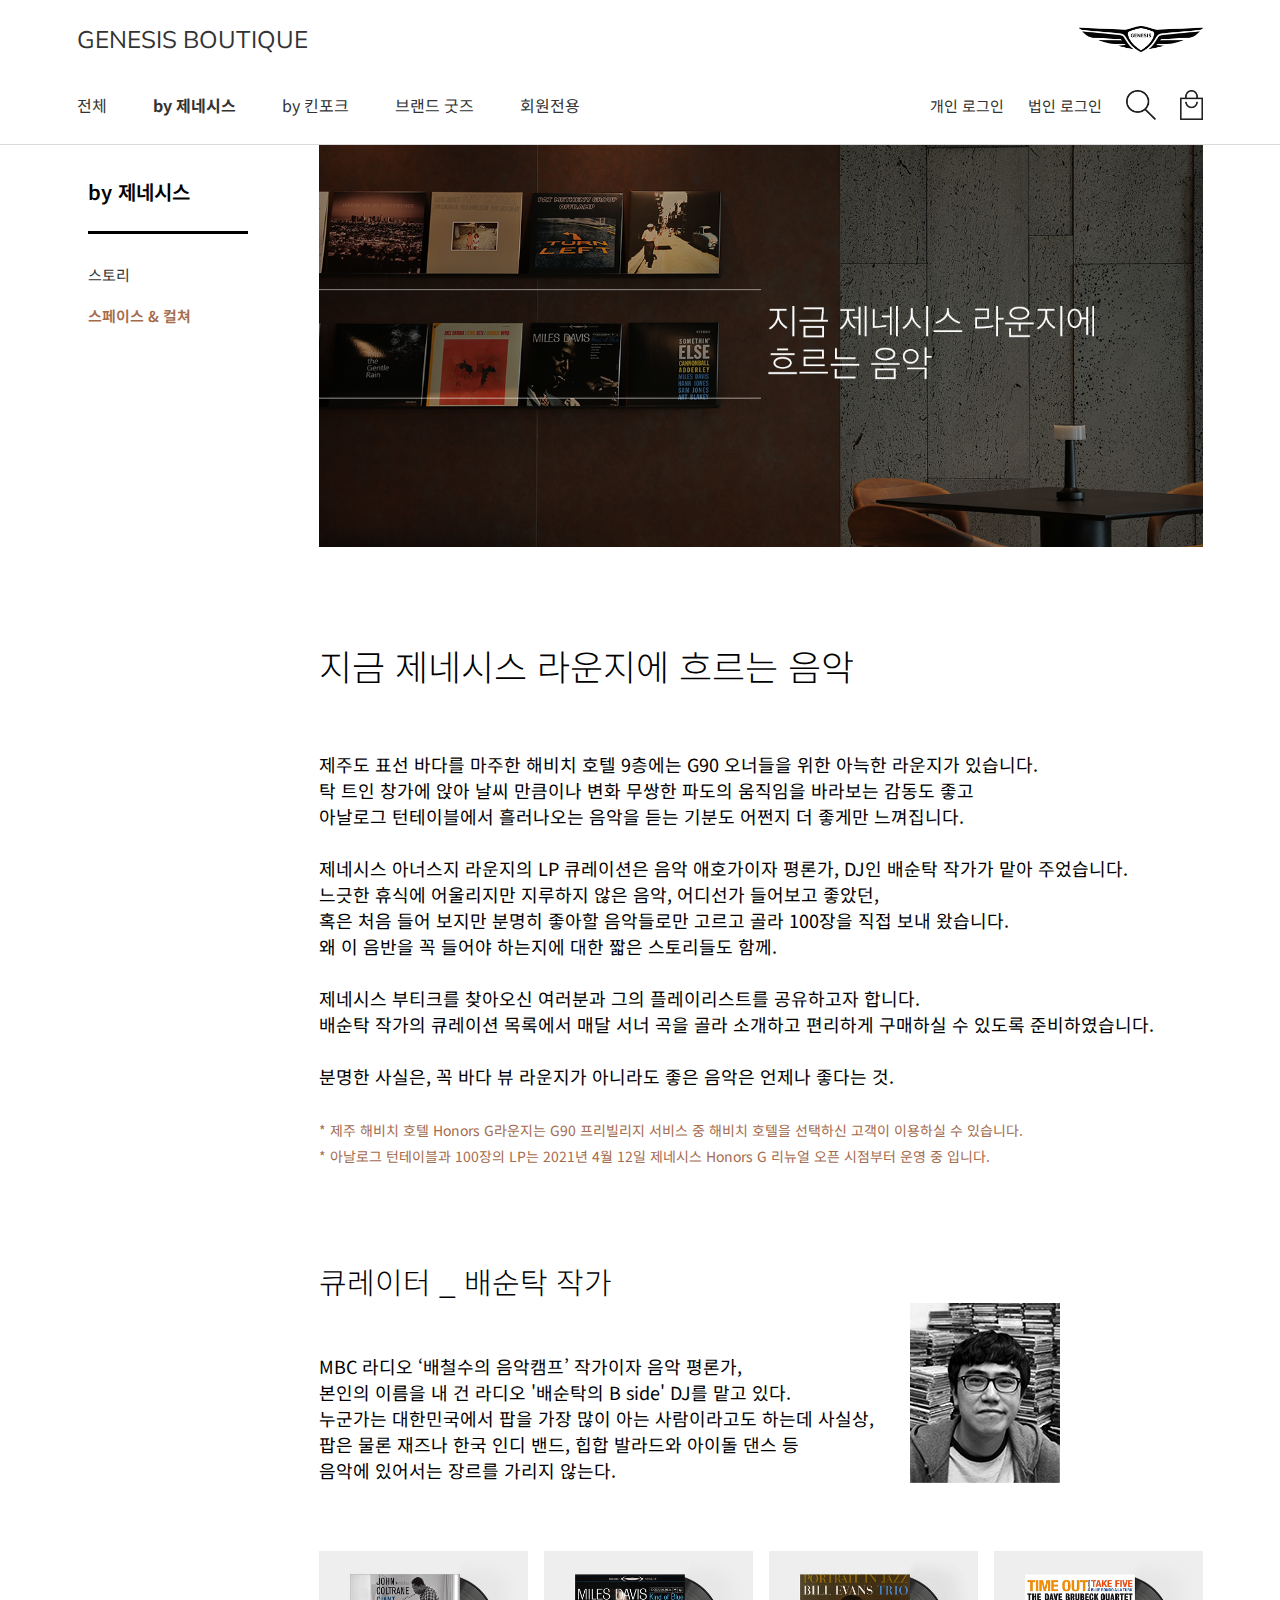
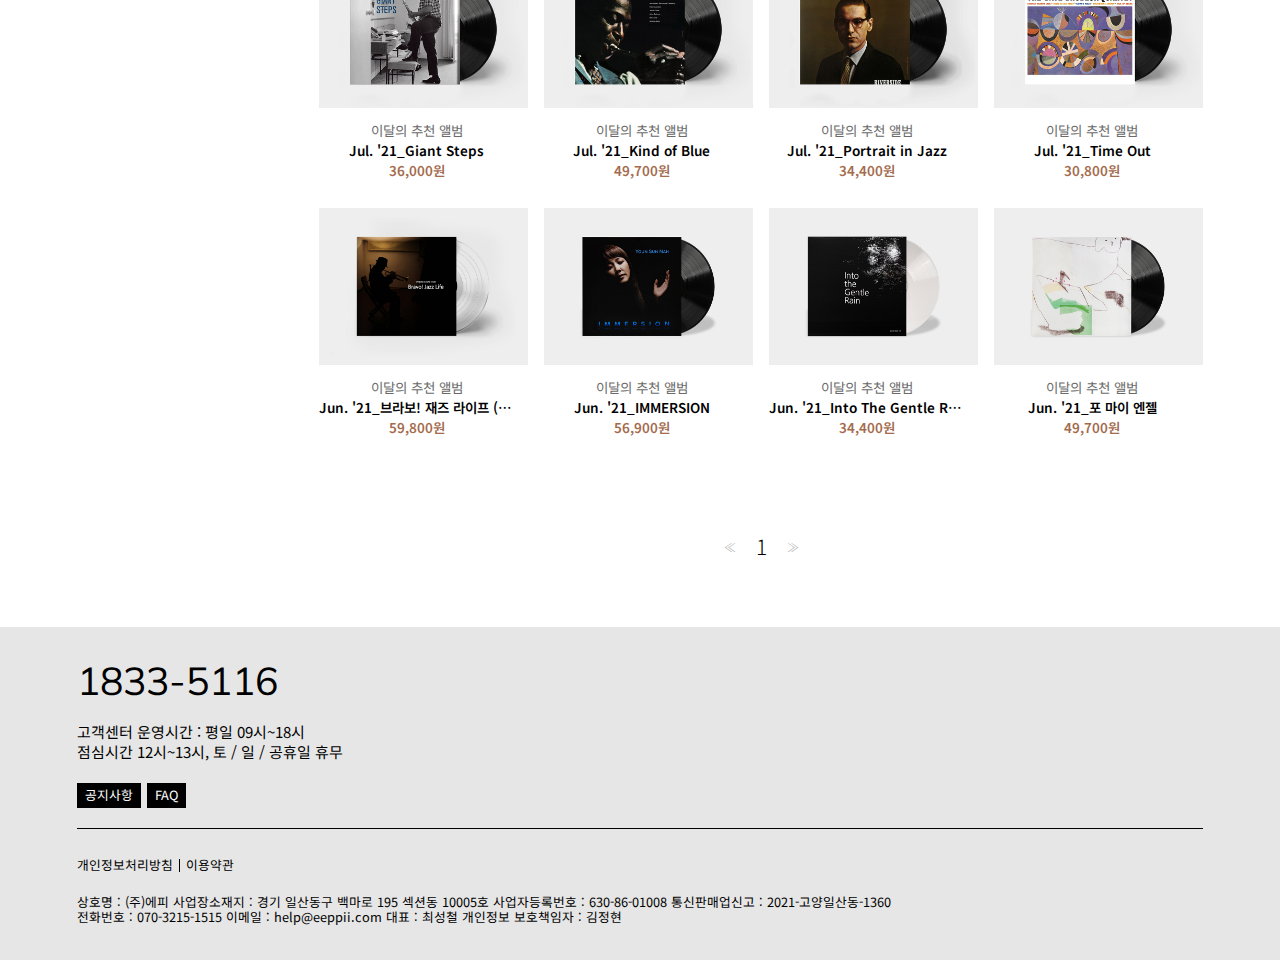
==== commit 8bac14ec: "브랜드 굿즈 페이지 작업" ====
--- a/genesis/genesis-lounge.html
+++ b/genesis/genesis-lounge.html
@@ -5,8 +5,10 @@
 	<meta charset="UTF-8">
 	<meta http-equiv="X-UA-Compatible" content="IE=edge">
 	<meta name="viewport" content="width=device-width, initial-scale=1.0">
+	<link rel="shortcut icon" href="../images/common/favicon.ico" type="image/x-icon">
+	<link rel="icon" href="../images/common/favicon.ico" type="image/x-icon">
 	<link rel="stylesheet" href="../css/style.css">
-	<title>GENESIS BOUTIQUE</title>
+	<title>GENESIS BOUTIQUE - by 제네시스 - 스페이스 & 컬쳐</title>
 </head>
 
 <body>
@@ -33,17 +35,17 @@
 								</a>
 							</li>
 							<li class="gnb__item">
-								<a href="index.html" class="gnb__link">
+								<a href="../kinfolk/kinfolk.html" class="gnb__link">
 									<span>by 킨포크</span>
 								</a>
 							</li>
 							<li class="gnb__item">
-								<a href="index.html" class="gnb__link">
+								<a href="../brand-collection/brand-collection.html" class="gnb__link">
 									<span>브랜드 굿즈</span>
 								</a>
 							</li>
 							<li class="gnb__item">
-								<a href="index.html" class="gnb__link">
+								<a href="../membership/membership.html" class="gnb__link">
 									<span>회원전용</span>
 								</a>
 							</li>
